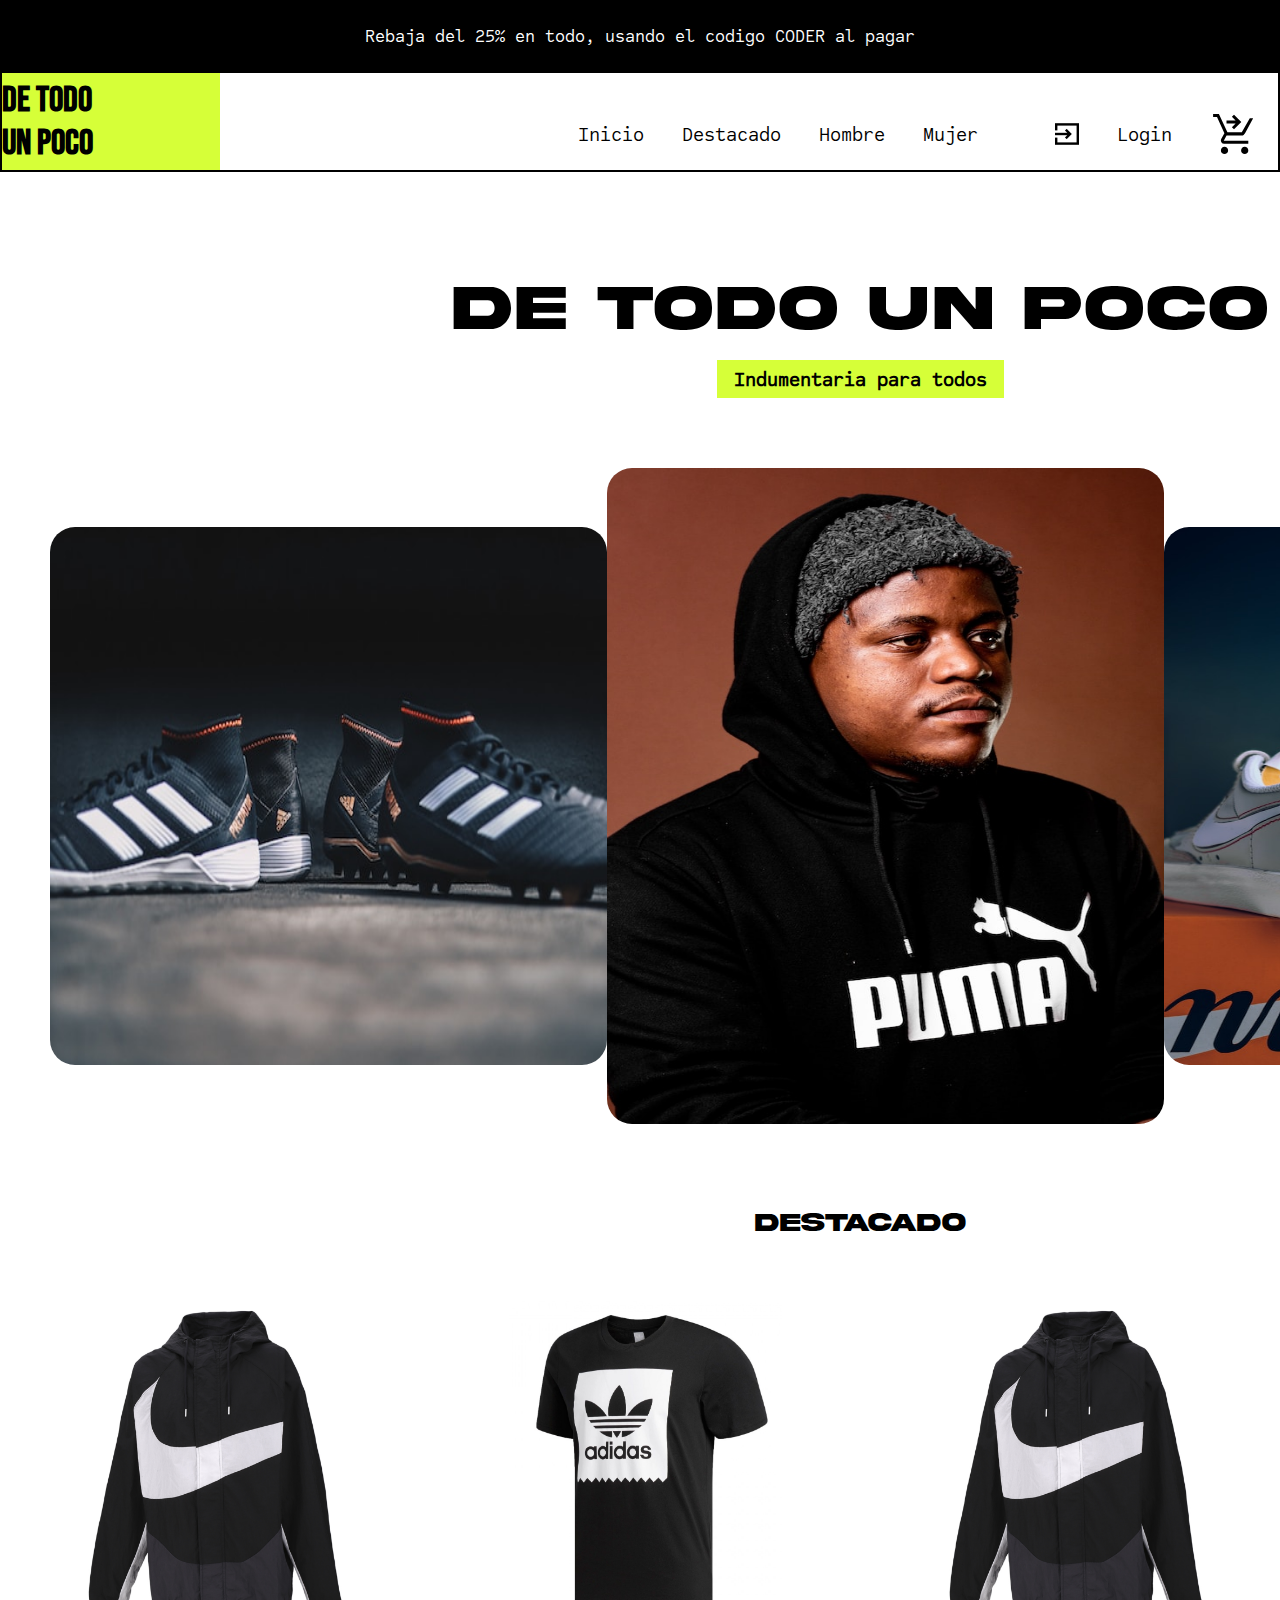
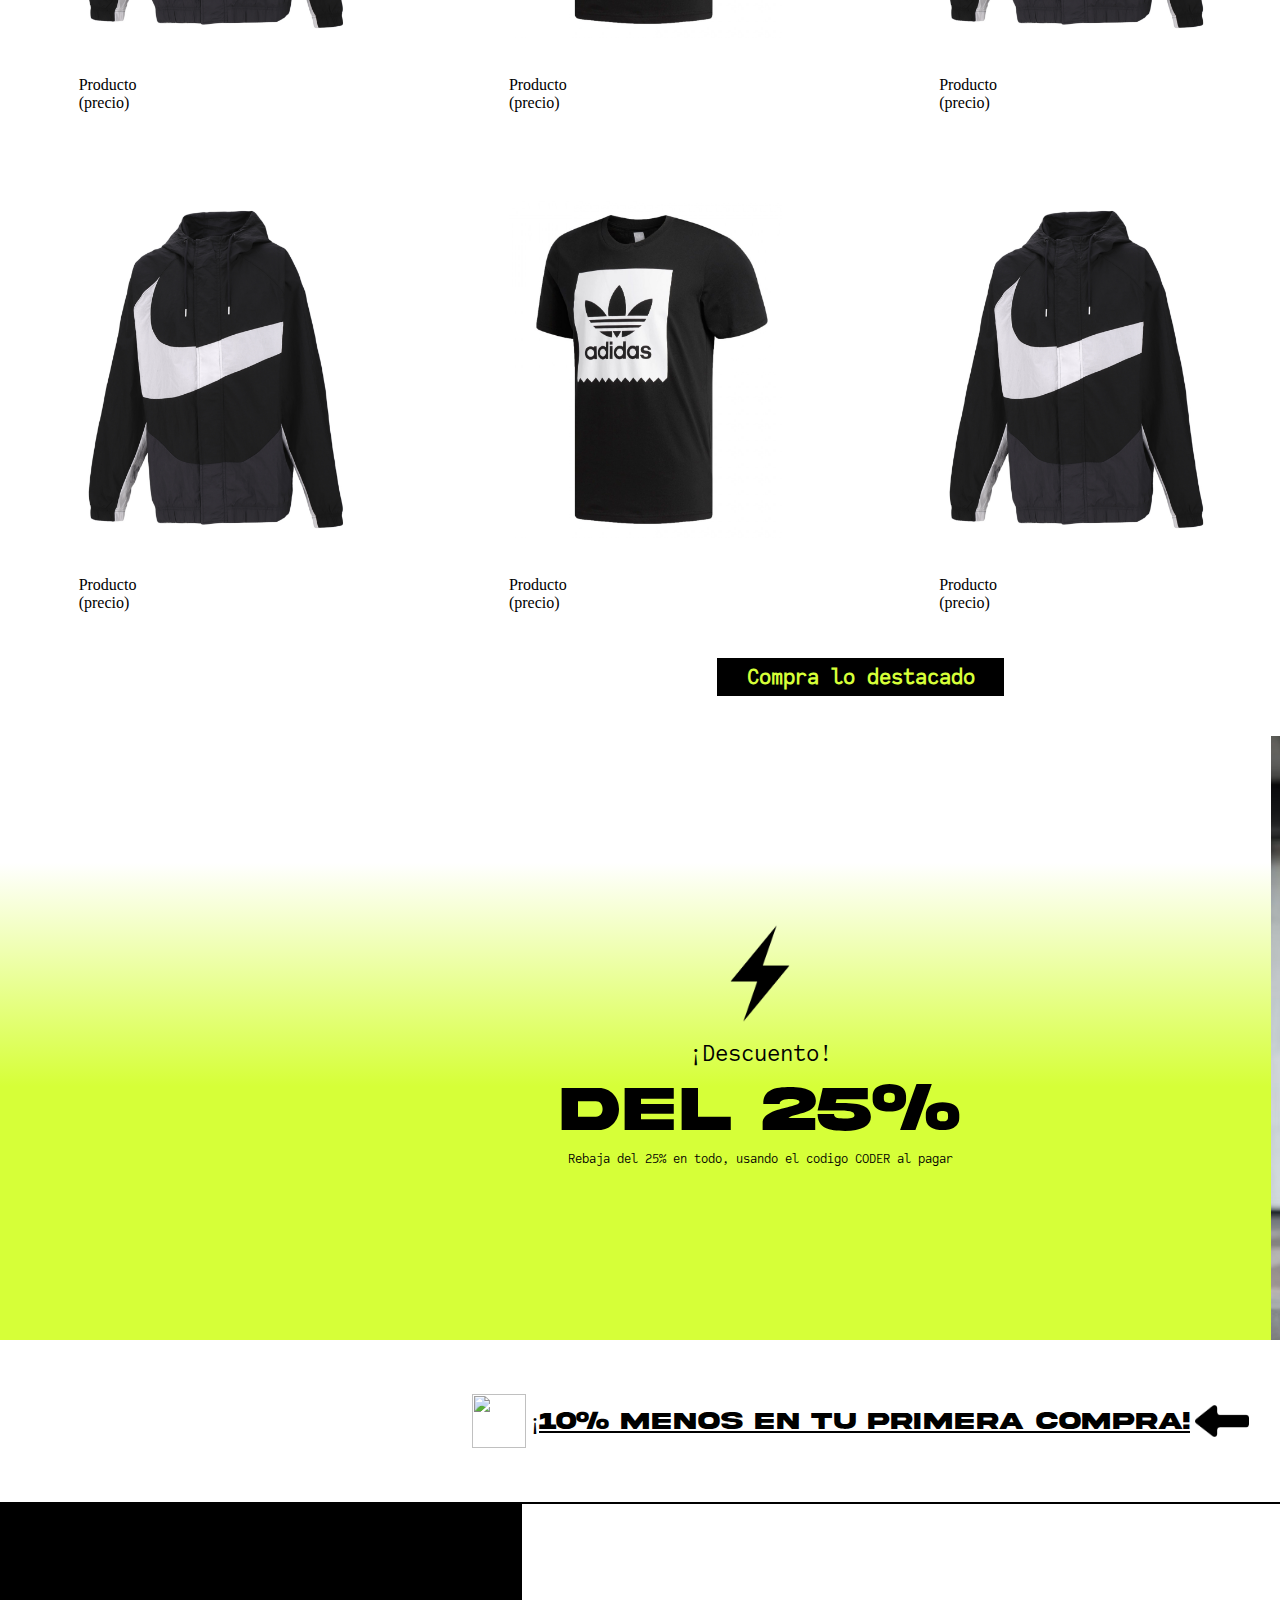
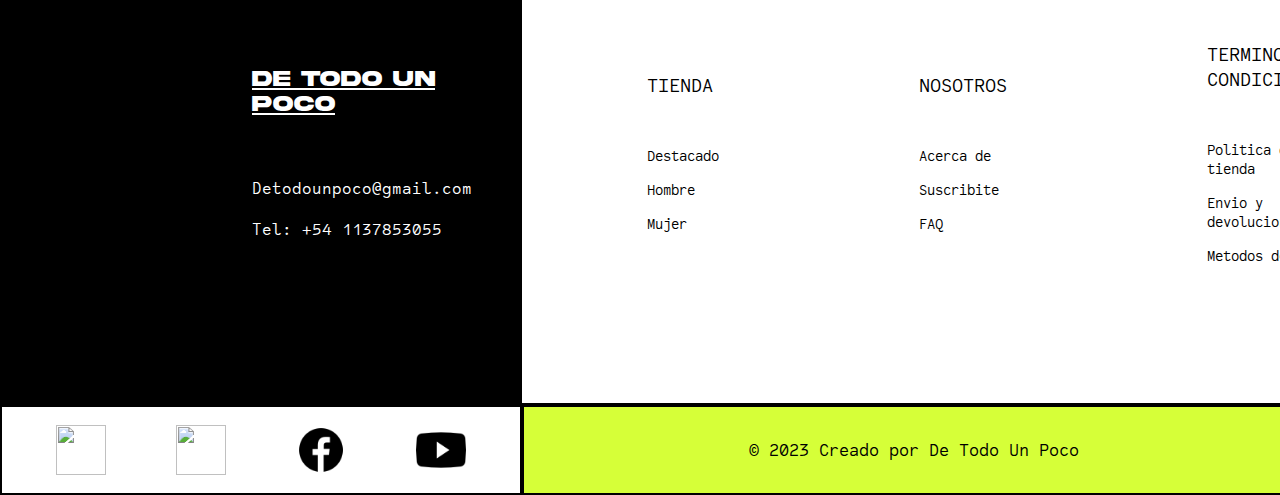
==== index.html @ bd18eda9 "Proyecto casi finalizado a falta de 1 html responsive" ====
<!DOCTYPE html>
<html lang="en">
<head>
    <meta charset="UTF-8">
    <meta name="viewport" content="width=device-width, initial-scale=1.0">
    <title>DeTodoUnPoco</title>
    <link rel="stylesheet" href="./css/style.css">
</head>
<body>
    <!-- Encabezado -->
    <header>
        <div>
            <!-- 25% de descuento -->
            <div class="Descuento25"><p>Rebaja del 25% en todo, usando el codigo CODER al pagar</p></div>
            <!-- Barra de navegacion -->
            <div class="NavBar1">
                <h2>De todo <br> un poco</h2>
                <nav>
                    <ul class="NavBar2">
                        <li><a href="">Inicio</a></li>
                        <li><a href="./Pages/Destacado.html">Destacado</a></li>
                        <li><a href="./Pages/Hombre.html">Hombre</a></li>
                        <li><a href="./Pages/Mujer.html">Mujer</a></li><br>
                        <img src="./Imagenes/aporte.png" alt="">
                        <li><a href="./Pages/Iniciar.html">Login</a></li>
                        <img src="./Imagenes/shopping_cart_checkout_FILL0_wght400_GRAD0_opsz48.png" alt="">
                    </ul>
                </nav>
            </div>
        </div>
    </header>
    <!-- Cuerpo -->
    <main >
        <h1 class="TituloInicio">DE TODO UN POCO</h1>
        <div class="Indu">
            <h3>Indumentaria para todos</h3>
        </div>
        <!-- Imagenes principio -->
        <div class="img">
            <div class="img1">
                <img src="./Imagenes/BotinesAdidas.jpg" alt="">
            </div>
            <div class="img2">
                <img src="./Imagenes/BuzoPuma.jpg" alt="">
            </div>
            <div class="img3">
                <img src="./Imagenes/NikeBlazer.jpg" alt="">
            </div>
        </div>
        <h4>Destacado</h4>
        <!-- Primer fila de prendas -->
        <section class="Prendas1">
            <div class="Prenda">
                <div class="imgp1">
                    <img src="./Imagenes/Campera-nike.jpeg" alt="">
                </div>
                <p> Producto <br> (precio) </p>
            </div>
            <div class="Prenda">
                <div class="imgp2">
                <img src="./Imagenes/Remera-adidas.jpg" alt="">
                </div>
                <p> Producto <br> (precio) </p>
            </div>
            <div class="Prenda">
                <div class="imgp3">
                    <img src="./Imagenes/Campera-nike.jpeg" alt="">
                </div>
                <p> Producto <br> (precio) </p>
            </div>
            <div class="Prenda">
                <div class="imgp4">
                    <img src="./Imagenes/Remera-adidas.jpg" alt="">
                </div>
                <p> Producto <br> (precio) </p>
            </div>
        </section>
        <!-- Segunda fila de prendas -->
        <section class="Prendas1">
            <div class="Prenda">
                <div class="imgp5">
                    <img src="./Imagenes/Campera-nike.jpeg" alt="">
                </div>
                <p> Producto <br> (precio) </p>
            </div>
            <div class="Prenda">
                <div class="imgp6">
                <img src="./Imagenes/Remera-adidas.jpg" alt="">
                </div>
                <p> Producto <br> (precio) </p>
            </div>
            <div class="Prenda">
                <div class="imgp7">
                    <img src="./Imagenes/Campera-nike.jpeg" alt="">
                </div>
                <p> Producto <br> (precio) </p>
            </div>
            <div class="Prenda">
                <div class="imgp8">
                    <img src="./Imagenes/Remera-adidas.jpg" alt="">
                </div>
                <p> Producto <br> (precio) </p>
            </div>
        </section>
        <!-- Cartel de compra lo destacado -->
        <div class="CompraDes">
            <h5>Compra lo destacado</h5>
        </div>
        <!-- Descuento 25% -->
        <div class="Descuento252">
            <div class="Texto25">
                <img src="./Imagenes/Rayo.png" alt="">
                <p class="T1">¡Descuento!</p>
                <p class="T2">DEL 25%</p>
                <p class="T3">Rebaja del 25% en todo, usando el codigo CODER al pagar</p>
            </div>
            <img src="./Imagenes/remera-adias.rubio.avif" alt="">
        </div>
        <br><br><br>
        <!-- Descuento 10% -->
        <div>
            <div class="Descuento10">
                <img src="./Imagenes/flecha-derecha-recta.png" alt="">
                <p>¡10% MENOS EN TU PRIMERA COMPRA!</p>
                <img src="./Imagenes/simbolo-de-flecha-hacia-la-izquierda-direccional.png" alt="">
            </div>
        </div>
    </main>
    <br><br><br>
    <!-- Pie de pagina -->
    <footer>
        <div class="Pie1">
            <div class="Contacto">
                <p class="DTP">DE TODO UN POCO</p><br>
                <p>Detodounpoco@gmail.com</p>
                <p>Tel: +54 1137853055</p>
            </div>
            <div class="Info">
                <div class="Tienda">
                    <p class="Titulo">TIENDA</p><br>
                    <p>Destacado</p>
                    <p>Hombre</p>
                    <p>Mujer</p>
                </div>
                <div class="Nosotros">
                    <p class="Titulo">NOSOTROS</p><br>
                    <p>Acerca de</p>
                    <p>Suscribite</p>
                    <p>FAQ</p>
                </div>
                <div class="TyC">
                    <p class="Titulo">TERMINOS Y CONDICIONES</p><br>
                    <p>Politica de la tienda</p>
                    <p>Envio y devoluciones</p>
                    <p>Metodos de pago</p>
                </div>
            </div>
        </div>
        <div class="Pie2">
            <div class="Redes">
                <img src="./Imagenes/instagram.png" alt="">
                <img src="./Imagenes/gorjeo.png" alt="">
                <img src="./Imagenes/facebook.png" alt="">
                <img src="./Imagenes/youtube.png" alt="">
            </div>
            <div class="Copi">
                <p>© 2023 Creado por De Todo Un Poco</p>
            </div>
        </div>
    </footer>
</body>
</html>
---- css/style.css ----
*{
    margin: 0;
    padding: 0;
    box-sizing: border-box;
}

@font-face {
    font-family: Bebas;
    src: url(../Tipografias/BebasNeue-Regular.otf);
}
@font-face {
    font-family: Akira;
    src: url(../Tipografias/Akira\ Expanded\ Demo.otf);
}
@font-face {
    font-family: code;
    src: url(../Tipografias/CodeSaver-Regular.otf);
}

/* header */
/* 25% de descuento */
header{
    display: grid;
    grid-template-columns: repeat(1,1fr);
    width: 100%;
}
.Descuento25{
    display: flex;
    flex-direction: row;
    justify-content: center;
    align-items: center;
    background-color: black;
    color: white;
    font-size: 1.125rem;
    height: 4.4375rem;
}
.Descuento25 p{
    font-family: Code;
    color: white;
}
/* Barra de navegacion */
.NavBar1{
    display: flex;
    flex-direction: row;
    justify-content: space-between;
    align-items: center;
    border: solid 2px black;
    font-size: 1.5rem;
}
h2{
    display: flex;
    flex-direction: row;
    justify-content: space-between;
    align-items: center;
    height: 97px;
    width: 218px;
    background-color: #D6FF38;
    font-family: Bebas;
}
.NavBar2{
    display: flex;
    flex-direction: row;
    justify-content: space-between;
    list-style: none;
    align-items: center;
    width: 700px;
    gap: 2.1875rem;
    padding-right: 1.25rem;
    font-size: 1.25rem;
    margin-top: 1.5625rem;
}
.NavBar2 li a{
    text-decoration: none;
    color: black;
    font-family: Code;
}


/* main */
main{
    display: grid;
    grid-template-columns: repeat(1,1fr);
    width: 100%;
}
.TituloInicio{
    display: flex;
    flex-direction: row;
    justify-content: center;
    align-items: center;
    font-size: 4rem;
    font-family: Akira;
    margin-top: 6.25rem;
}
.Indu{
    display: flex;
    flex-direction: row;
    justify-content: center;
    align-items: center;
    height: 38px;
    width: 100%;
    margin-top: .9375rem;
}
h3{
    display: flex;
    flex-direction: row;
    justify-content: center;
    align-items: center;
    height: 38px;
    width: 287px;
    font-size: 1.25rem;
    background-color: #D6FF38 ;
    font-family: Code;
}
/* Imagenes principio */
.img{
    display: flex;
    flex-direction: row;
    justify-content: space-around;     
    align-items: center;
    margin-top: 4.375rem;
    margin-left: 3.125rem;
} 
.img1 img{
    height: 538px;
    width: 557px;
    border-radius: 25px;
}
.img2 img{
    height: 656px;
    width: 557px;
    border-radius: 25px;
}
.img3 img{
    height: 538px;
    width: 557px;
    border-radius: 25px;
}
h4{
    display: flex;
    flex-direction: row;
    justify-content: center;
    font-size: 1.625rem;
    font-family: Akira;
    margin-top: 5rem;
}
/* Primer fila de prendas */
.Prendas1{
    display: flex;
    width: 100%;
    height: 31.25rem;
    flex-flow: row wrap; 
    justify-content: space-around;
    align-items: center;
}

.Prenda{
    width: 17.0625rem;
    height: 23.4375rem;
    /* border: 1px solid black; dudo que le ponga bordes*/
}
.imgp1{
    width: 100%;
    height: 100%;
    overflow: hidden;   
    display: flex;
    flex-direction: row;
}
.imgp2{
    width: 100%;
    height: 100%;
    overflow: hidden;   
    display: flex;
    flex-direction: row;
}
.imgp3{
    width: 100%;
    height: 100%;
    overflow: hidden;   
    display: flex;
    flex-direction: row;
}
.imgp4{
    width: 100%;
    height: 100%;
    overflow: hidden;   
    display: flex;
    flex-direction: row;
}
.imgp1 img{
    width: 100%;
    height: 90%;
    object-fit: cover;
    border-radius: .625rem .625rem .625rem .625rem;
}
.imgp2 img{
    width: 105%;
    height: 90%;
    object-fit: cover;
    border-radius: .625rem .625rem .625rem .625rem;
}
.imgp3 img{
    width: 100%;
    height: 90%;
    object-fit: cover;
    border-radius: .625rem .625rem .625rem .625rem;
}
.imgp4 img{
    width: 105%;
    height: 90%;
    object-fit: cover;
    border-radius: .625rem .625rem .625rem .625rem;
}

/* Segunda fila de prendas */
.imgp5{
    width: 100%;
    height: 100%;
    overflow: hidden;   
    display: flex;
    flex-direction: row;
}
.imgp6{
    width: 100%;
    height: 100%;
    overflow: hidden;   
    display: flex;
    flex-direction: row;
}
.imgp7{
    width: 100%;
    height: 100%;
    overflow: hidden;   
    display: flex;
    flex-direction: row;
}
.imgp8{
    width: 100%;
    height: 100%;
    overflow: hidden;   
    display: flex;
    flex-direction: row;
}
.imgp5 img{
    width: 100%;
    height: 90%;
    object-fit: cover;
    border-radius: .625rem .625rem .625rem .625rem;
}
.imgp6 img{
    width: 105%;
    height: 90%;
    object-fit: cover;
    border-radius: .625rem .625rem .625rem .625rem;
}
.imgp7 img{
    width: 100%;
    height: 90%;
    object-fit: cover;
    border-radius: .625rem .625rem .625rem .625rem;
}
.imgp8 img{
    width: 105%;
    height: 90%;
    object-fit: cover;
    border-radius: .625rem .625rem .625rem .625rem;
}

/* Cartel de Compra lo destacado */
.CompraDes{
    display: flex;
    flex-direction: row;
    justify-content: center;
    align-items: center;
    height: 38px;
    width: 100%;
    margin-top: 1.25rem;
}
h5{
    display: flex;
    flex-direction: row;
    justify-content: center;
    align-items: center;
    height: 38px;
    width: 287px;
    font-size: 1.375rem;
    font-family: Code;
    background-color: black ;
    color: #D6FF38;
}

/* Descuento del 25% */

.Descuento252{
    display: flex;
    flex-direction: row;
    justify-content: space-between;
    align-items: center;
    background: rgba(255,255,255,1);
    background: -moz-linear-gradient(top, rgba(255,255,255,1) 0%, rgba(255,255,255,1) 21%, rgba(214,255,56,1) 58%, rgba(214,255,56,1) 59%, rgba(214,255,56,1) 100%);
    background: -webkit-gradient (left top, left bottom, color-stop (0%, rgba(255,255,255,1)), color-stop (21%, rgba(255,255,255,1)), color-stop(58%, rgba(214,255,56,1)), color-stop(59%, rgba(214,255,56,1)), color-stop(100%, rgba(214,255,56,1)));
    background: -webkit-linear-gradient(top, rgba(255,255,255,1) 0%, rgba(255,255,255,1) 21%, rgba(214,255,56,1) 58%, rgba(214,255,56,1) 59%, rgba(214,255,56,1) 100%);
    background: -o-linear-gradient(top, rgba(255,255,255,1) 0%, rgba(255,255,255,1) 21%, rgba(214,255,56,1) 58%, rgba(214,255,56,1) 59%, rgba(214,255,56,1) 100%);
    background: -ms-linear-gradient(top, rgba(255,255,255,1) 0%, rgba(255,255,255,1) 21%, rgba(214,255,56,1) 58%, rgba(214,255,56,1) 59%, rgba(214,255,56,1) 100%);
    background: linear-gradient(to bottom, rgba(255,255,255,1) 0%, rgba(255,255,255,1) 21%, rgba(214,255,56,1) 58%, rgba(214,255,56,1) 59%, rgba(214,255,56,1) 100%);
    filter: progid:DXImageTransform.Microsoft.gradient( startColorstr='#ffffff', endColorstr='#d6ff38', GradientType=0 );
    height: 37.75rem;
    margin-top: 2.5rem;
}
.Texto25{
    display: flex;
    flex-direction: column;
    justify-content: center;
    align-items: center;
    padding-left: 18.75rem;
}
.Descuento252 div img{
    height: 10%;
    width: 10%;
}
.T1{
    color: black;
    font-size: 1.5rem;
    font-family: Code;
}
.T2{
    color: black;
    font-size: 4rem;
    font-weight: bold;
    font-family: Akira;
    margin-top: .3125rem;
}
.T3{
    color: black;
    font-size: .8125rem;
    font-family: Code;
    margin-top: .3125rem;
}
.Descuento252 img{
    height: 37.75rem;
    width: 450px;
}

/* Descuento 10% */
.Descuento10{
    display: flex;
    flex-direction: row;
    justify-content: center;
    align-items: center;
    color: black;
    font-size: 1.5rem;
    font-family: Akira;
    text-decoration: underline;
    gap: .3125rem;
}
.Descuento10 img{
    height: 54px;
    width: 54px;
}

/* Pie de pagina */

footer{
    display: grid;
    grid-template-columns: repeat(1,1fr);
    width: 100%;
}
.Pie1{
    display: flex;
    flex-direction: row;
    border: solid 2px black;
}
.Contacto{
    display: flex;
    flex-direction: column;
    justify-content: center;
    align-items: left;
    background-color: black;
    color: white;
    font-size: 1.0625rem;
    font-family: Code;
    height: 31.1875rem;
    width: 40%;
    gap: 1.25rem .3125rem;
    padding-left: 15.625rem;
}
.DTP{
    font-size: 1.375rem;
    font-family: Akira;
    font-weight: bold;
    text-decoration: underline;
}
.Info{
    display: flex;
    flex-direction: row;
    justify-content: center;
    align-items: left;
    color: black;
    font-size: .9375rem;
    font-family: Code;
    height: 31.1875rem;
    width: 60%;
    gap: 12.5rem;
    padding-left: 9.375rem;
}
.Tienda{
    display: flex;
    flex-direction: column;
    justify-content: center;
    gap: .9375rem;
}
.Nosotros{
    display: flex;
    flex-direction: column;
    justify-content: center;
    gap: .9375rem;
}
.TyC{
    display: flex;
    flex-direction: column;
    justify-content: center;
    gap: .9375rem;
}
.Titulo{
    font-size: 1.25rem;
}

.Pie2{
    display: flex;
    flex-direction: row;
}
.Redes{
    display: flex;
    flex-direction: row;
    justify-content: center;
    align-items: center;
    border: solid 2px black;
    height: 5.625rem;
    width: 40%;
    gap: 4.375rem;
}
.Redes img{
    height: 50px;
    width: 50px;
}
.Copi{
    display: flex;
    flex-direction: row;
    justify-content: center;
    align-items: center;
    border: solid 2px black;
    height: 5.625rem;
    width: 60%;
    font-size: 1.125rem;
    font-family: Code;
    background-color: #D6FF38;
}


/* DESTACADO */

.Titulos{
    height: 14.25rem;
    background: rgba(255,255,255,1);
background: -moz-linear-gradient(top, rgba(255,255,255,1) 0%, rgba(255,255,255,1) 1%, rgba(214,255,56,1) 51%, rgba(214,255,56,1) 71%, rgba(214,255,56,1) 100%);
background: -webkit-gradient (left top, left bottom, color-stop(0%, rgba(255,255,255,1)), color-stop(1%, rgba(255,255,255,1)), color-stop(51%, rgba(214,255,56,1)), color-stop(71%, rgba(214,255,56,1)), color-stop(100%, rgba(214,255,56,1)));
background: -webkit-linear-gradient(top, rgba(255,255,255,1) 0%, rgba(255,255,255,1) 1%, rgba(214,255,56,1) 51%, rgba(214,255,56,1) 71%, rgba(214,255,56,1) 100%);
background: -o-linear-gradient(top, rgba(255,255,255,1) 0%, rgba(255,255,255,1) 1%, rgba(214,255,56,1) 51%, rgba(214,255,56,1) 71%, rgba(214,255,56,1) 100%);
background: -ms-linear-gradient(top, rgba(255,255,255,1) 0%, rgba(255,255,255,1) 1%, rgba(214,255,56,1) 51%, rgba(214,255,56,1) 71%, rgba(214,255,56,1) 100%);
background: linear-gradient(to bottom, rgba(255,255,255,1) 0%, rgba(255,255,255,1) 1%, rgba(214,255,56,1) 51%, rgba(214,255,56,1) 71%, rgba(214,255,56,1) 100%);
filter: progid:DXImageTransform.Microsoft.gradient( startColorstr='#ffffff', endColorstr='#d6ff38', GradientType=0 );
}


/* Iniciar Sesion */

.mainLogReg{
    display: grid;
    grid-template-columns: repeat(1,1fr);
    /* width: 100%; */
}
.SecIni{
    display: flex;
    flex-direction: row;
    justify-content: center;
    align-items: left;

}
.IniciarSesion{
    display: flex;
    flex-direction: column;
    justify-content: center;
    align-items: center;
    width: 840px;
    height: 779px;

}
.IniciarSesionT{
    font-size: 6rem;
}
.IniciarSesion div{
    display: flex;
    flex-direction: row;
    justify-content: center;
    align-items: center;
    font-size: 2rem;
}
.IniciarSesion div p a{
    display: flex;
    flex-direction: row;
    text-decoration: none;
    color: black;
    font-weight: bold;
}
.Formu div{
    display: flex;
    flex-direction: column;
    justify-content: left;
    align-items: start;
    font-size: 1.75rem;
}

.Contra p{
    text-decoration: none;
    color: black;
    font-weight: bold;
    font-size: 1.25rem;
}
.Error{
    color: red;
    font-size: 1rem;
}
button{
    width: 490px;
    height: 93px;
    font-size: 2rem;
    background-color: black;
    color: white;
}
input{
    width: 492px;
    height: 60px;
    font-size: 2rem;
    background-color: white;
    color: black;
    border: solid 3px black;
}
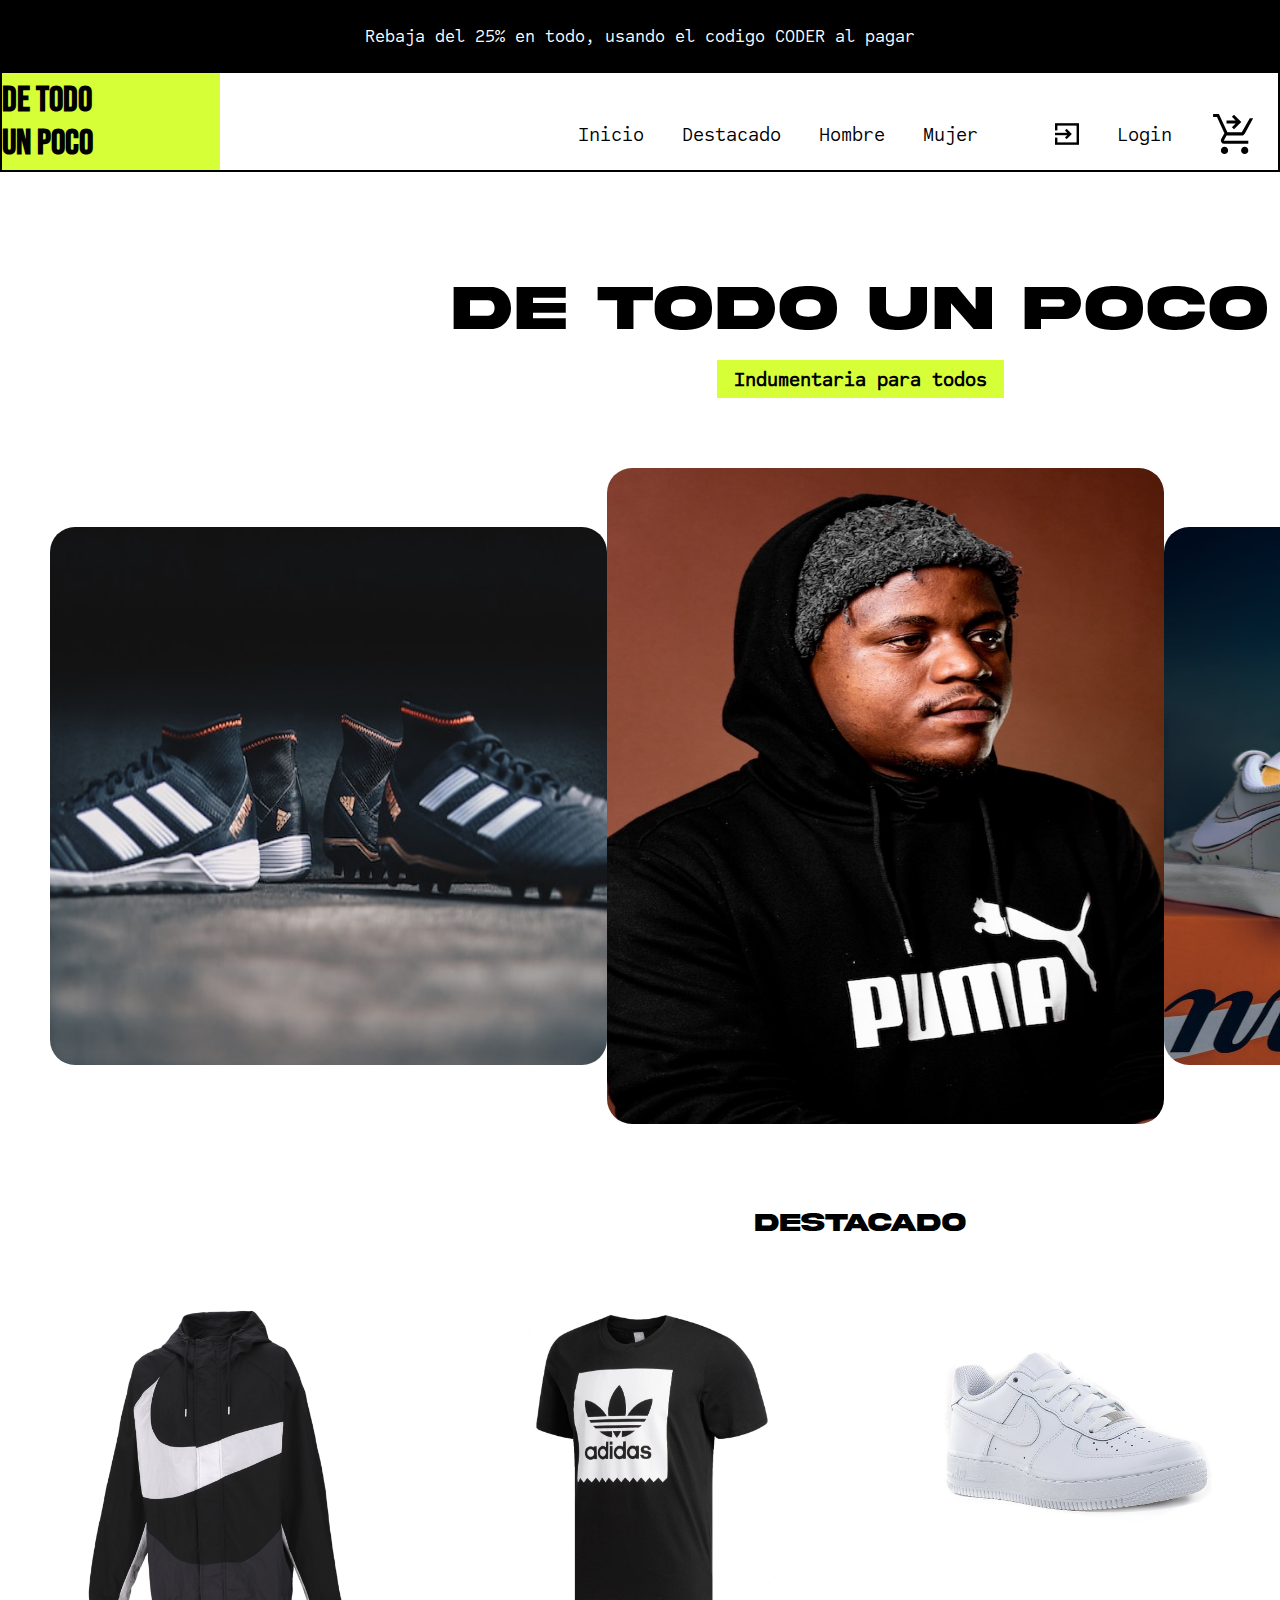
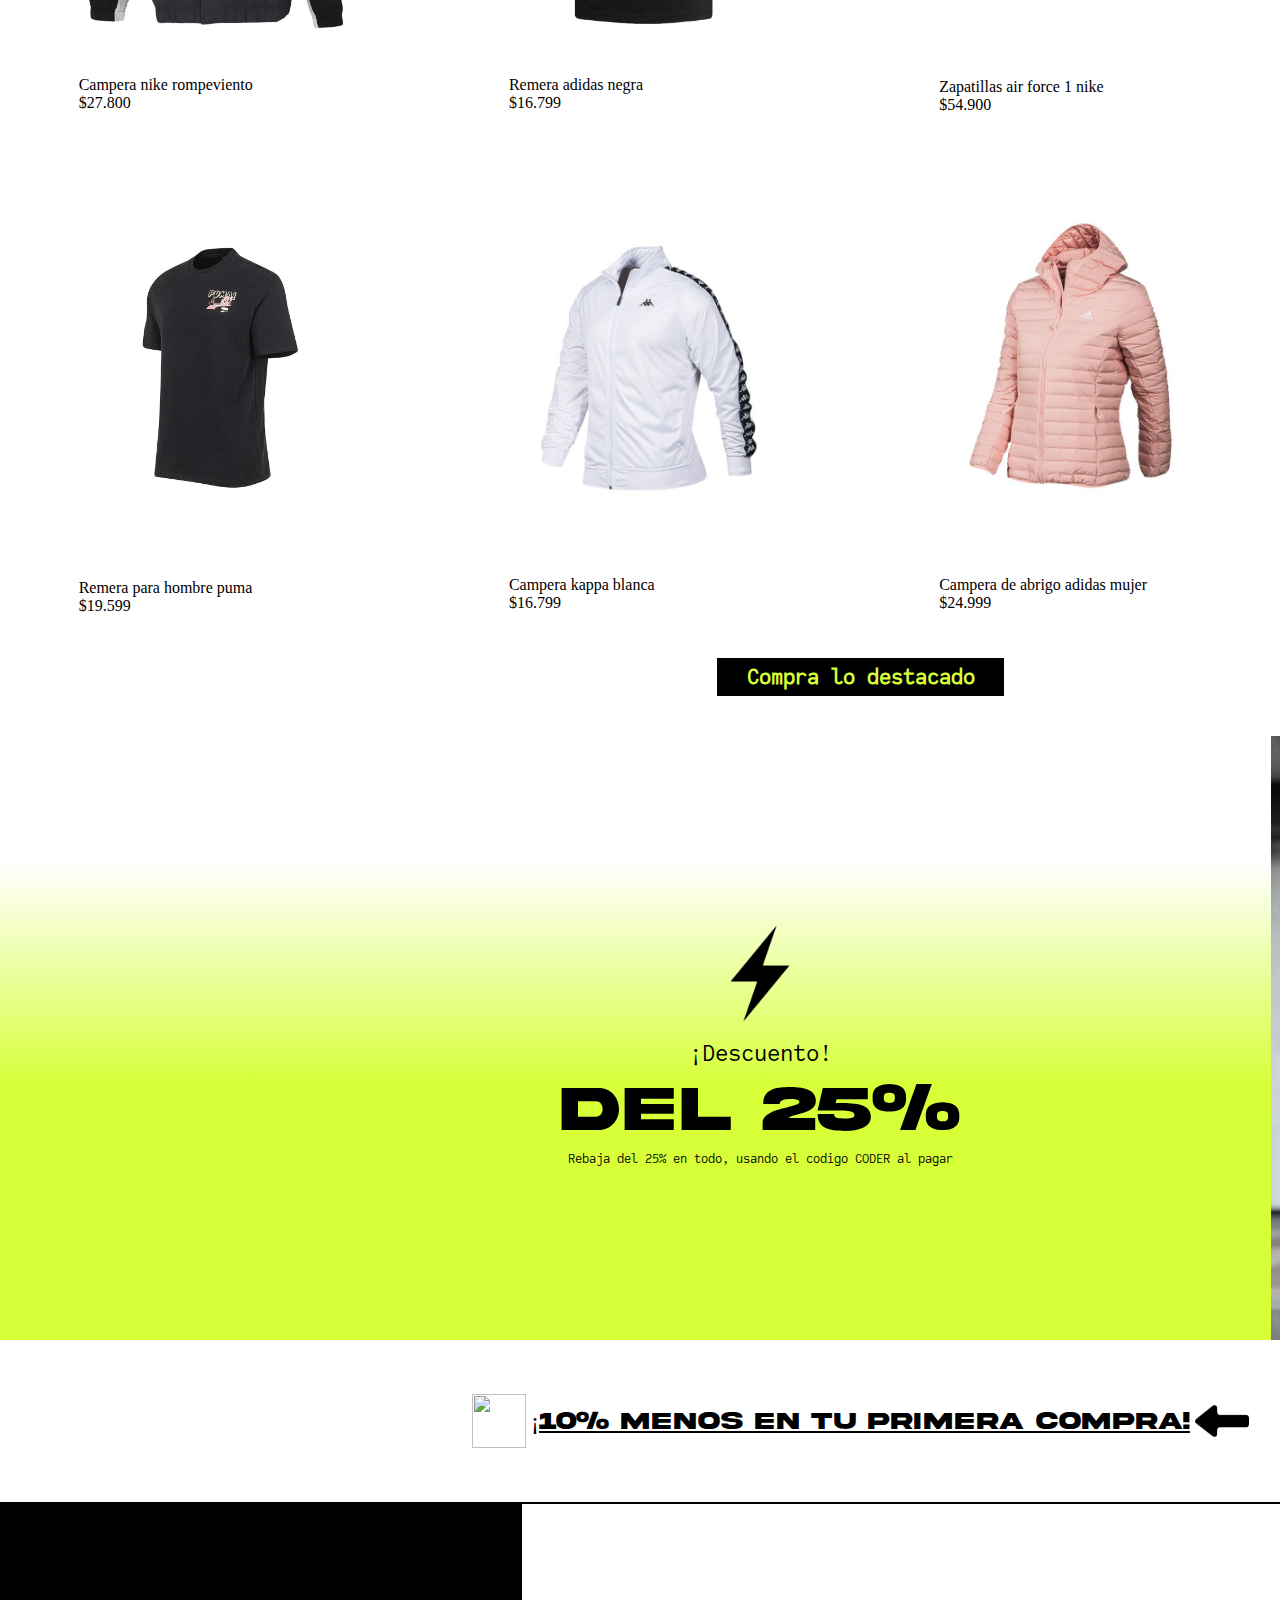
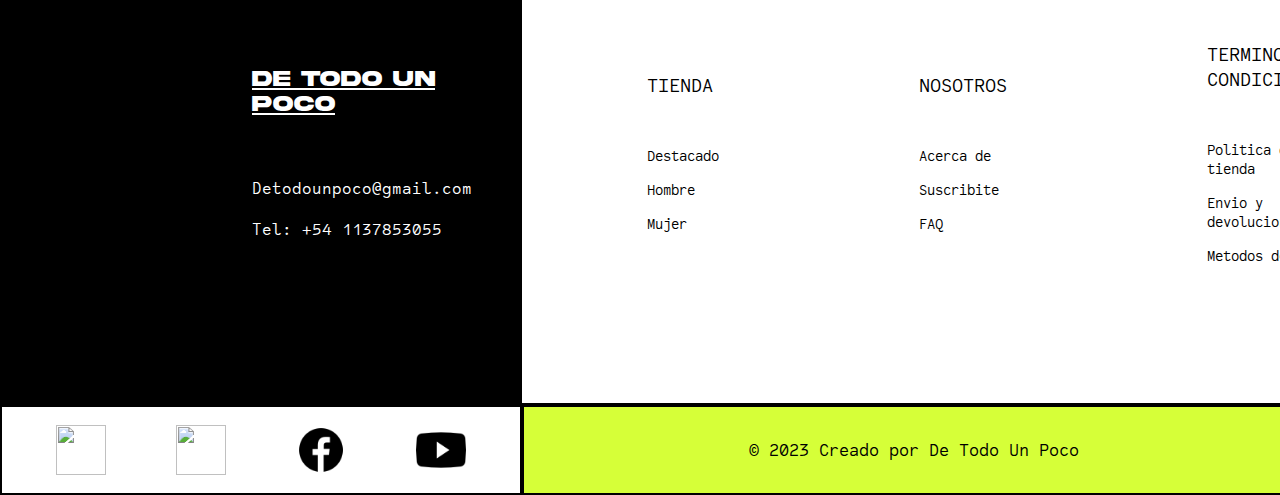
==== commit 4dfe415a: "Proyecto casi finalizado a falta de responsive" ====
--- a/index.html
+++ b/index.html
@@ -54,52 +54,52 @@
                 <div class="imgp1">
                     <img src="./Imagenes/Campera-nike.jpeg" alt="">
                 </div>
-                <p> Producto <br> (precio) </p>
+                <p> Campera nike rompeviento <br> $27.800 </p>
             </div>
             <div class="Prenda">
                 <div class="imgp2">
                 <img src="./Imagenes/Remera-adidas.jpg" alt="">
                 </div>
-                <p> Producto <br> (precio) </p>
+                <p> Remera adidas negra <br> $16.799 </p>
             </div>
             <div class="Prenda">
                 <div class="imgp3">
-                    <img src="./Imagenes/Campera-nike.jpeg" alt="">
+                    <img src="./Imagenes/nike-air-force.jpg" alt="">
                 </div>
-                <p> Producto <br> (precio) </p>
+                <p> Zapatillas air force 1 nike <br> $54.900 </p>
             </div>
             <div class="Prenda">
                 <div class="imgp4">
-                    <img src="./Imagenes/Remera-adidas.jpg" alt="">
+                    <img src="./Imagenes/adidas-superstar-blanca.jpg" alt="">
                 </div>
-                <p> Producto <br> (precio) </p>
+                <p> Zapatillas adidas superstar blanca <br> $24.999 </p>
             </div>
         </section>
         <!-- Segunda fila de prendas -->
         <section class="Prendas1">
             <div class="Prenda">
                 <div class="imgp5">
-                    <img src="./Imagenes/Campera-nike.jpeg" alt="">
+                    <img src="./Imagenes/remera-puma.jpg " alt="">
                 </div>
-                <p> Producto <br> (precio) </p>
+                <p> Remera para hombre puma  <br> $19.599 </p>
             </div>
             <div class="Prenda">
                 <div class="imgp6">
-                <img src="./Imagenes/Remera-adidas.jpg" alt="">
+                <img src="./Imagenes/campera-kappa-blanca.jpg" alt="">
                 </div>
-                <p> Producto <br> (precio) </p>
+                <p> Campera kappa blanca <br> $16.799 </p>
             </div>
             <div class="Prenda">
                 <div class="imgp7">
-                    <img src="./Imagenes/Campera-nike.jpeg" alt="">
+                    <img src="./Imagenes/campera-adidas-mujer-rosa-1.jpg" alt="">
                 </div>
-                <p> Producto <br> (precio) </p>
+                <p> Campera de abrigo adidas mujer <br> $24.999 </p>
             </div>
             <div class="Prenda">
                 <div class="imgp8">
-                    <img src="./Imagenes/Remera-adidas.jpg" alt="">
+                    <img src="./Imagenes/botines-mercurial.jpg" alt="">
                 </div>
-                <p> Producto <br> (precio) </p>
+                <p> Botines nike mercurial <br> $37.599 </p>
             </div>
         </section>
         <!-- Cartel de compra lo destacado -->
--- a/css/style.css
+++ b/css/style.css
@@ -174,17 +174,21 @@
 }
 .imgp3{
     width: 100%;
-    height: 100%;
-    overflow: hidden;   
-    display: flex;
-    flex-direction: row;
+    height: 70%;
+    overflow: hidden;   
+    display: flex;
+    flex-direction: row;
+    align-items: center;
+    margin-bottom: 7.1875rem;
 }
 .imgp4{
     width: 100%;
-    height: 100%;
-    overflow: hidden;   
-    display: flex;
-    flex-direction: row;
+    height: 70%;
+    overflow: hidden;   
+    display: flex;
+    flex-direction: row;
+    align-items: center;
+    margin-bottom: 7.1875rem;
 }
 .imgp1 img{
     width: 100%;
@@ -218,6 +222,8 @@
     overflow: hidden;   
     display: flex;
     flex-direction: row;
+    margin-bottom: .1875rem;
+    align-items: center;
 }
 .imgp6{
     width: 100%;
@@ -225,6 +231,7 @@
     overflow: hidden;   
     display: flex;
     flex-direction: row;
+    align-items: center;
 }
 .imgp7{
     width: 100%;
@@ -232,6 +239,7 @@
     overflow: hidden;   
     display: flex;
     flex-direction: row;
+    align-items: center;
 }
 .imgp8{
     width: 100%;
@@ -239,6 +247,15 @@
     overflow: hidden;   
     display: flex;
     flex-direction: row;
+    align-items: center;
+}
+.imgp9{
+    width: 100%;
+    height: 100%;
+    overflow: hidden;   
+    display: flex;
+    flex-direction: row;
+    align-items: center;
 }
 .imgp5 img{
     width: 100%;
@@ -261,6 +278,12 @@
 .imgp8 img{
     width: 105%;
     height: 90%;
+    object-fit: cover;
+    border-radius: .625rem .625rem .625rem .625rem;
+}
+.imgp9 img{
+    width: 100%;
+    height: 45%;
     object-fit: cover;
     border-radius: .625rem .625rem .625rem .625rem;
 }
@@ -543,4 +566,7 @@
     background-color: white;
     color: black;
     border: solid 3px black;
-}+}
+
+
+@media